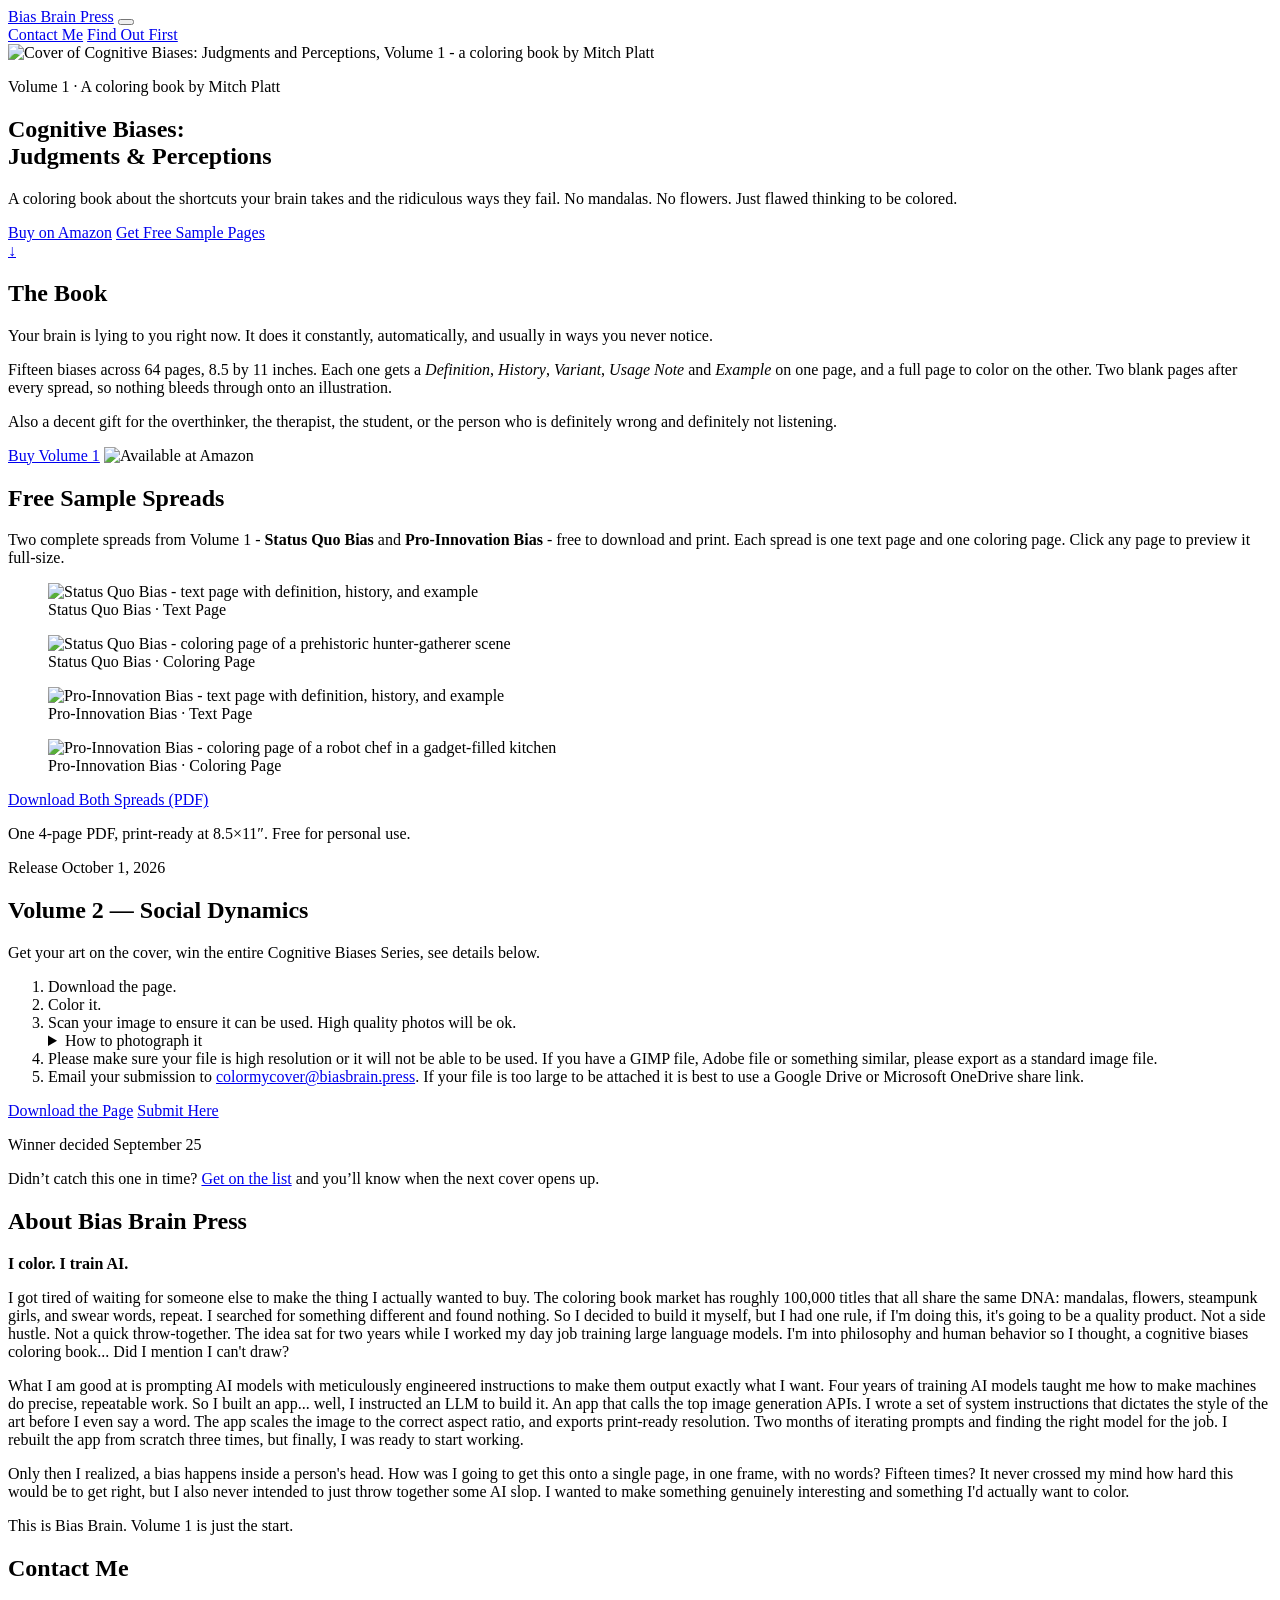
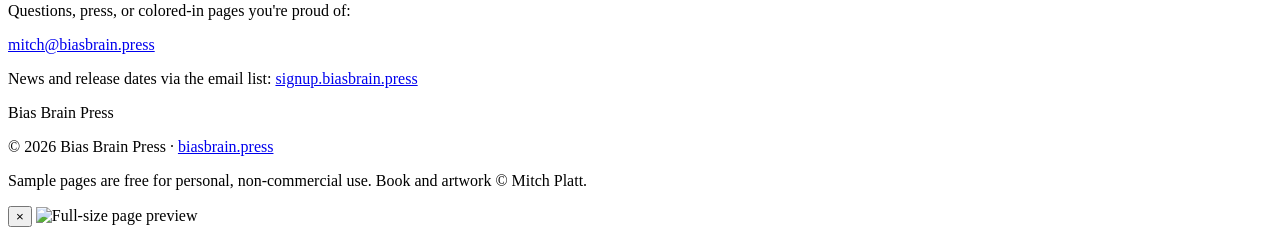
==== index.html @ d0a1d7d9 "Add files via upload" ====
<!DOCTYPE html>
<html lang="en">
<head>
  <meta charset="UTF-8">
  <meta name="viewport" content="width=device-width, initial-scale=1.0">
  <title>Bias Brain Press - Cognitive Biases: A Coloring Book</title>
  <meta name="description" content="Bias Brain Press publishes Cognitive Biases: Judgments and Perceptions - a coloring book about the flawed shortcuts your brain loves. Download free sample pages and join the email list.">
  <link rel="icon" type="image/png" href="images/favicon.png">
  <link rel="preconnect" href="https://fonts.googleapis.com">
  <link rel="preconnect" href="https://fonts.gstatic.com" crossorigin>
  <link href="https://fonts.googleapis.com/css2?family=Cormorant+Garamond:ital,wght@0,500;0,600;0,700;1,500&family=EB+Garamond:ital,wght@0,400;0,500;1,400&display=swap" rel="stylesheet">
  <link rel="stylesheet" href="css/style.css">
</head>
<body>

  <!-- ============ NAV ============ -->
  <header class="nav">
    <a class="wordmark" href="#top">Bias Brain Press</a>
    <button class="nav-toggle" id="navToggle" aria-label="Open menu" aria-expanded="false">
      <span></span><span></span><span></span>
    </button>
    <nav class="nav-links" id="navLinks">
      <a href="mailto:mitch@biasbrain.press">Contact Me</a>
      <a class="btn btn-small btn-gold" href="https://forms.cloud.microsoft/r/vApkrmTgNT" target="_blank" rel="noopener">Find Out First</a>
    </nav>
  </header>

  <!-- ============ HERO ============ -->
  <section class="hero" id="top">
    <div class="hero-inner">
      <div class="hero-cover">
        <img src="images/cover.jpg" alt="Cover of Cognitive Biases: Judgments and Perceptions, Volume 1 - a coloring book by Mitch Platt" width="542" height="681">
        <div class="cover-glow" aria-hidden="true"></div>
      </div>
      <div class="hero-copy">
        <p class="kicker">Volume 1 &middot; A coloring book by Mitch Platt</p>
        <h1>Cognitive Biases:<br><span>Judgments &amp; Perceptions</span></h1>
        <p class="lede">A coloring book about the shortcuts your brain takes and the ridiculous ways they fail. No mandalas. No flowers. Just flawed thinking to be colored.</p>
        <div class="hero-actions">
          <a class="btn btn-gold" href="https://www.amazon.com/dp/B0HBMC6KRS" target="_blank" rel="noopener">Buy on Amazon</a>
          <a class="btn btn-outline" href="#free">Get Free Sample Pages</a>
        </div>
      </div>
    </div>
    <a class="scroll-hint" href="#book" aria-label="Scroll down">&darr;</a>
  </section>

  <!-- ============ THE BOOK ============ -->
  <section class="section" id="book">
    <div class="wrap">
      <h2 class="section-title">The Book</h2>
      <div class="rule" aria-hidden="true"></div>
      <div class="book-text">
        <p class="dropcap">Your brain is lying to you right now. It does it constantly, automatically, and usually in ways you never notice.</p>
        <p>Fifteen biases across 64 pages, 8.5 by 11 inches. Each one gets a <em>Definition</em>, <em>History</em>, <em>Variant</em>, <em>Usage&nbsp;Note</em> and <em>Example</em> on one page, and a full page to color on the other. Two blank pages after every spread, so nothing bleeds through onto an illustration.</p>
      </div>

      <p class="gift-note">Also a decent gift for the overthinker, the therapist, the student, or the person who is definitely wrong and definitely not listening.</p>

      <div class="book-cta">
        <a class="btn btn-gold btn-large" href="https://www.amazon.com/dp/B0HBMC6KRS" target="_blank" rel="noopener">Buy Volume 1</a>
        <img class="amazon-badge" src="images/available-at-amazon.png" alt="Available at Amazon" width="170" height="83" loading="lazy">
      </div>
    </div>
  </section>

  <!-- ============ FREE SAMPLE PAGES ============ -->
  <section class="section section-alt" id="free">
    <div class="wrap">
      <h2 class="section-title">Free Sample Spreads</h2>
      <div class="rule" aria-hidden="true"></div>
      <p class="section-lede">Two complete spreads from Volume 1 - <strong>Status Quo Bias</strong> and <strong>Pro-Innovation Bias</strong> - free to download and print. Each spread is one text page and one coloring page. Click any page to preview it full-size.</p>

      <div class="gallery">
        <figure class="gallery-item" data-full="images/status-quo-text.jpg">
          <img src="images/status-quo-text.jpg" alt="Status Quo Bias - text page with definition, history, and example" loading="lazy">
          <figcaption>Status Quo Bias &middot; Text Page</figcaption>
        </figure>
        <figure class="gallery-item" data-full="images/status-quo-coloring.jpg">
          <img src="images/status-quo-coloring.jpg" alt="Status Quo Bias - coloring page of a prehistoric hunter-gatherer scene" loading="lazy">
          <figcaption>Status Quo Bias &middot; Coloring Page</figcaption>
        </figure>
        <figure class="gallery-item" data-full="images/pro-innovation-text.jpg">
          <img src="images/pro-innovation-text.jpg" alt="Pro-Innovation Bias - text page with definition, history, and example" loading="lazy">
          <figcaption>Pro-Innovation Bias &middot; Text Page</figcaption>
        </figure>
        <figure class="gallery-item" data-full="images/pro-innovation-coloring.jpg">
          <img src="images/pro-innovation-coloring.jpg" alt="Pro-Innovation Bias - coloring page of a robot chef in a gadget-filled kitchen" loading="lazy">
          <figcaption>Pro-Innovation Bias &middot; Coloring Page</figcaption>
        </figure>
      </div>

      <div class="download-cta">
        <a class="btn btn-gold btn-large" href="downloads/bias-brain-sample-spreads.pdf" download>Download Both Spreads (PDF)</a>
        <p class="download-note">One 4-page PDF, print-ready at 8.5&times;11&Prime;. Free for personal use.</p>
      </div>
    </div>
  </section>

  <!-- ============ VOLUME 2 + CONTEST ============ -->
  <section class="section contest" id="volume2">
    <div class="wrap wrap-narrow contest-inner">
      <p class="kicker">Release October 1, 2026</p>
      <h2 class="section-title">Volume 2 &mdash; Social Dynamics</h2>
      <div class="rule" aria-hidden="true"></div>

      <p class="section-lede">Get your art on the cover, win the entire Cognitive Biases Series, see details below.</p>

      <ol class="steps">
        <li>Download the page.</li>
        <li>Color it.</li>
        <li>
          Scan your image to ensure it can be used. High quality photos will be ok.
          <details class="photo-help">
            <summary>How to photograph it</summary>
            <ul>
              <li>Press the page flat &mdash; a book on each corner works.</li>
              <li>Daylight near a window, no direct sun. No flash: it blows out the paper and kills your color.</li>
              <li>Hold the camera straight above the centre of the page, not at an angle.</li>
              <li>Fill the frame with the page. Don&rsquo;t crop into the art.</li>
              <li>Watch for your own shadow falling across the paper.</li>
              <li>Shoot at your camera&rsquo;s highest quality setting.</li>
            </ul>
          </details>
        </li>
        <li>Please make sure your file is high resolution or it will not be able to be used. If you have a GIMP file, Adobe file or something similar, please export as a standard image file.</li>
        <li>Email your submission to <a href="mailto:colormycover@biasbrain.press">colormycover@biasbrain.press</a>. If your file is too large to be attached it is best to use a Google Drive or Microsoft OneDrive share link.</li>
      </ol>

      <div class="contest-actions">
        <!-- PLACEHOLDER: drop the PDF at app/downloads/bias-brain-contest-page.pdf, then delete "is-disabled" from the line below -->
        <a class="btn btn-gold btn-large is-disabled" href="downloads/bias-brain-contest-page.pdf" download>Download the Page</a>
        <a class="btn btn-outline btn-large" href="mailto:colormycover@biasbrain.press">Submit Here</a>
      </div>

      <p class="contest-meta">Winner decided September&nbsp;25</p>
      <p class="contest-list">Didn&rsquo;t catch this one in time? <a href="https://forms.cloud.microsoft/r/vApkrmTgNT" target="_blank" rel="noopener">Get on the list</a> and you&rsquo;ll know when the next cover opens up.</p>
    </div>
  </section>

  <!-- ============ ABOUT ============ -->
  <section class="section section-alt" id="about">
    <div class="wrap wrap-narrow">
      <h2 class="section-title">About Bias Brain Press</h2>
      <div class="rule" aria-hidden="true"></div>
      <div class="bio">
        <p class="bio-lead"><strong>I color. I train AI.</strong></p>
        <p>I got tired of waiting for someone else to make the thing I actually wanted to buy. The coloring book market has roughly 100,000 titles that all share the same DNA: mandalas, flowers, steampunk girls, and swear words, repeat. I searched for something different and found nothing. So I decided to build it myself, but I had one rule, if I'm doing this, it's going to be a quality product. Not a side hustle. Not a quick throw-together. The idea sat for two years while I worked my day job training large language models. I'm into philosophy and human behavior so I thought, a cognitive biases coloring book... Did I mention I can't draw?</p>
        <p>What I am good at is prompting AI models with meticulously engineered instructions to make them output exactly what I want. Four years of training AI models taught me how to make machines do precise, repeatable work. So I built an app... well, I instructed an LLM to build it. An app that calls the top image generation APIs. I wrote a set of system instructions that dictates the style of the art before I even say a word. The app scales the image to the correct aspect ratio, and exports print-ready resolution. Two months of iterating prompts and finding the right model for the job. I rebuilt the app from scratch three times, but finally, I was ready to start working.</p>
        <p>Only then I realized, a bias happens inside a person's head. How was I going to get this onto a single page, in one frame, with no words? Fifteen times? It never crossed my mind how hard this would be to get right, but I also never intended to just throw together some AI slop. I wanted to make something genuinely interesting and something I'd actually want to color.</p>
        <p class="bio-signoff">This is Bias Brain. Volume 1 is just the start.</p>
      </div>
    </div>
  </section>

  <!-- ============ CONTACT ============ -->
  <section class="section" id="contact">
    <div class="wrap wrap-narrow contact-inner">
      <h2 class="section-title">Contact Me</h2>
      <div class="rule" aria-hidden="true"></div>
      <p class="section-lede">Questions, press, or colored-in pages you're proud of:</p>
      <p><a class="contact-email" href="mailto:mitch@biasbrain.press">mitch@biasbrain.press</a></p>
      <p class="contact-signup">News and release dates via the email list: <a href="https://forms.cloud.microsoft/r/vApkrmTgNT" target="_blank" rel="noopener">signup.biasbrain.press</a></p>
    </div>
  </section>

  <!-- ============ FOOTER ============ -->
  <footer class="footer">
    <p class="footer-wordmark">Bias Brain Press</p>
    <p>&copy; 2026 Bias Brain Press &middot; <a href="https://biasbrain.press">biasbrain.press</a></p>
    <p class="footer-small">Sample pages are free for personal, non-commercial use. Book and artwork &copy; Mitch Platt.</p>
  </footer>

  <!-- ============ LIGHTBOX ============ -->
  <div class="lightbox" id="lightbox" aria-hidden="true">
    <button class="lightbox-close" id="lightboxClose" aria-label="Close preview">&times;</button>
    <img id="lightboxImg" src="" alt="Full-size page preview">
  </div>

  <script>
    // Mobile nav
    const navToggle = document.getElementById('navToggle');
    const navLinks = document.getElementById('navLinks');
    navToggle.addEventListener('click', () => {
      const open = navLinks.classList.toggle('open');
      navToggle.setAttribute('aria-expanded', open);
    });
    navLinks.querySelectorAll('a').forEach(a =>
      a.addEventListener('click', () => navLinks.classList.remove('open'))
    );

    // Lightbox
    const lightbox = document.getElementById('lightbox');
    const lightboxImg = document.getElementById('lightboxImg');
    document.querySelectorAll('.gallery-item').forEach(item => {
      item.addEventListener('click', () => {
        lightboxImg.src = item.dataset.full;
        lightboxImg.alt = item.querySelector('img').alt;
        lightbox.classList.add('open');
        lightbox.setAttribute('aria-hidden', 'false');
        document.body.style.overflow = 'hidden';
      });
    });
    function closeLightbox() {
      lightbox.classList.remove('open');
      lightbox.setAttribute('aria-hidden', 'true');
      document.body.style.overflow = '';
    }
    document.getElementById('lightboxClose').addEventListener('click', closeLightbox);
    lightbox.addEventListener('click', e => { if (e.target === lightbox) closeLightbox(); });
    document.addEventListener('keydown', e => { if (e.key === 'Escape') closeLightbox(); });
  </script>
</body>
</html>
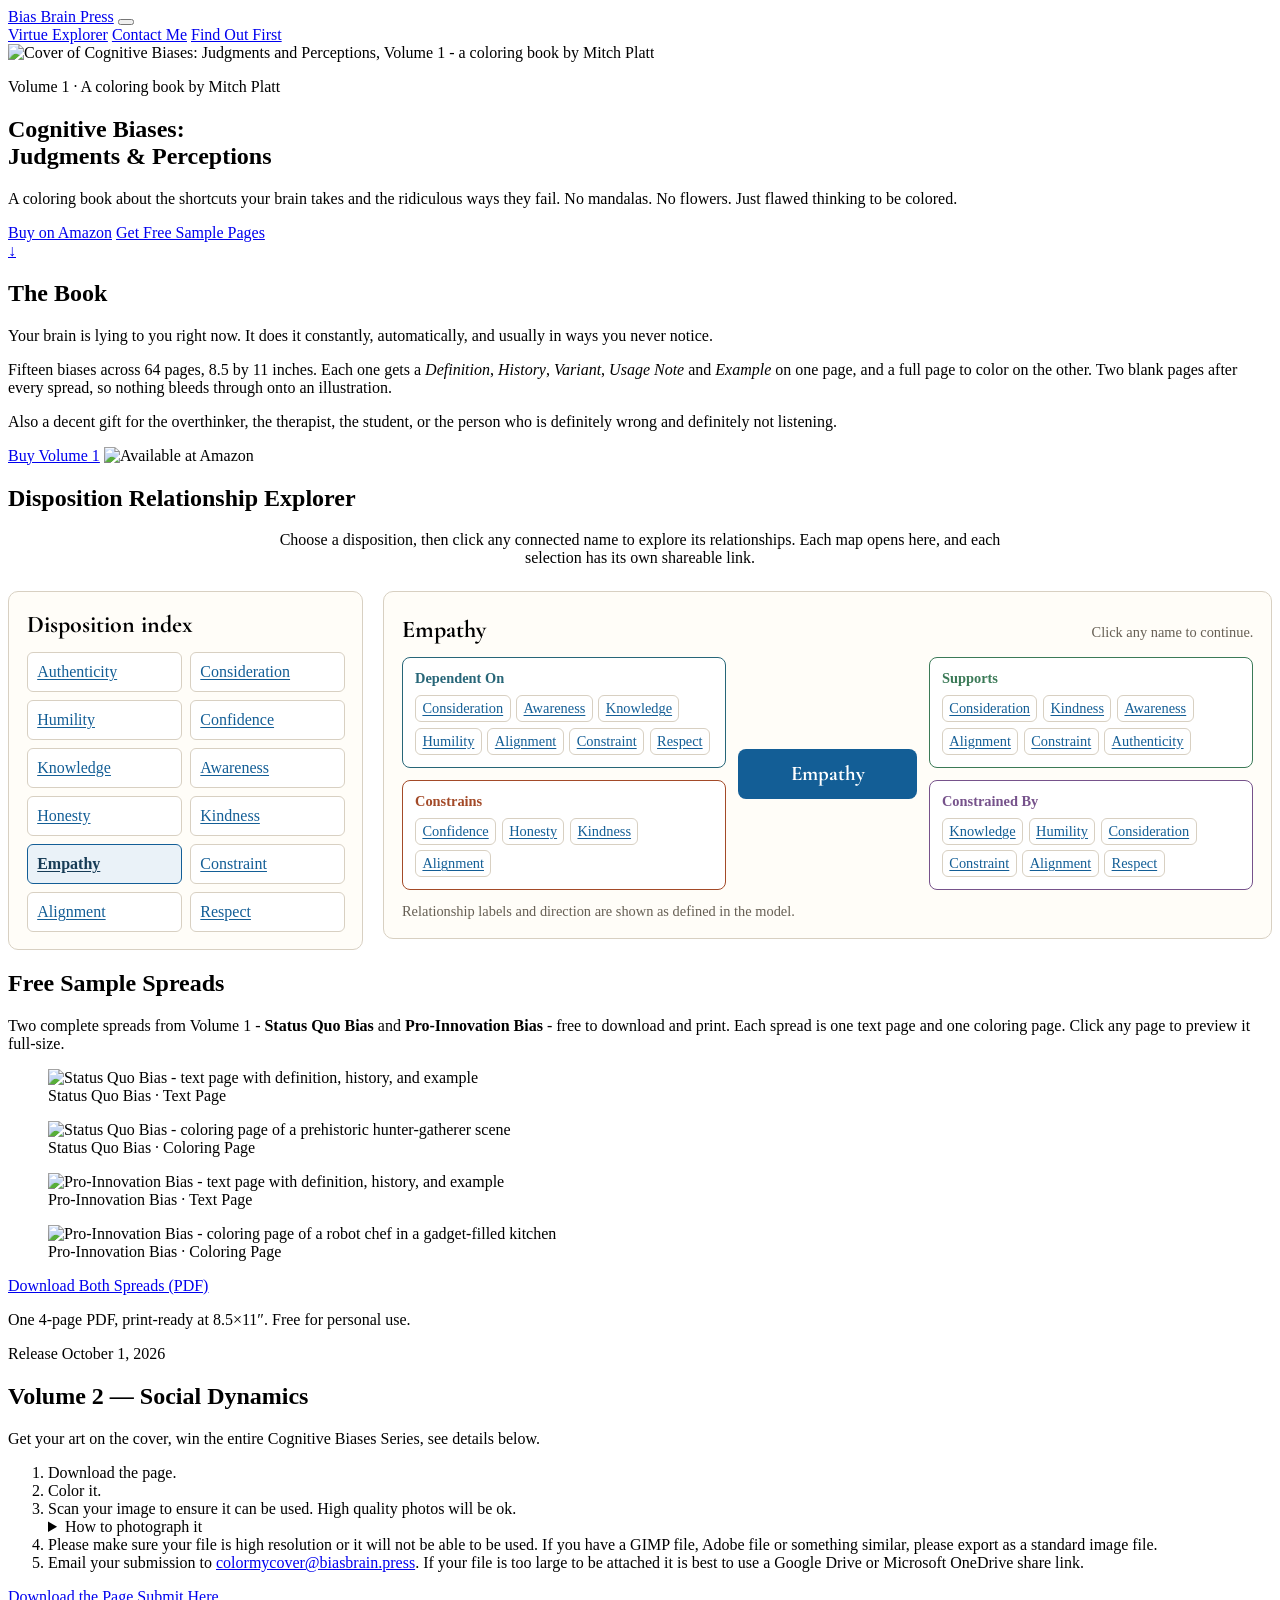
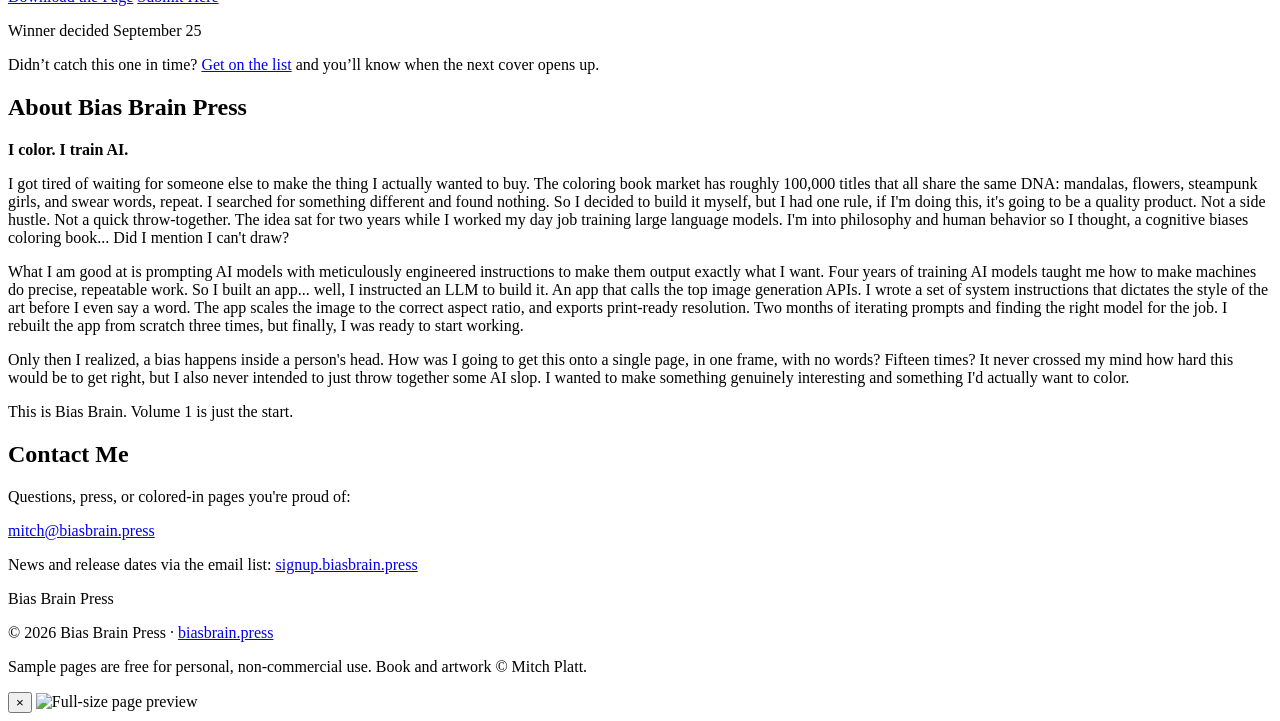
==== commit 6998943c: "Update print statement from 'Hello' to 'Goodbye'" ====
--- a/index.html
+++ b/index.html
@@ -10,6 +10,35 @@
   <link rel="preconnect" href="https://fonts.gstatic.com" crossorigin>
   <link href="https://fonts.googleapis.com/css2?family=Cormorant+Garamond:ital,wght@0,500;0,600;0,700;1,500&family=EB+Garamond:ital,wght@0,400;0,500;1,400&display=swap" rel="stylesheet">
   <link rel="stylesheet" href="css/style.css">
+  <style>
+    #virtue-explorer { --ve-line:#d8d0c2; --ve-link:#135e96; --ve-dependent:#276678; --ve-support:#3b7a57; --ve-constrains:#a34a28; --ve-constrained:#76528b; }
+    #virtue-explorer .ve-intro { max-width:760px; margin:0 auto 1.5rem; text-align:center; }
+    #virtue-explorer .ve-layout { display:grid; grid-template-columns:minmax(220px,.72fr) minmax(0,1.8fr); gap:1.25rem; align-items:start; }
+    #virtue-explorer .ve-index,#virtue-explorer .ve-map { padding:1.1rem; border:1px solid var(--ve-line); border-radius:10px; background:#fffdf8; }
+    #virtue-explorer .ve-index h3,#virtue-explorer .ve-map h3 { margin:0 0 .8rem; font-family:'Cormorant Garamond',Georgia,serif; font-size:1.5rem; }
+    #virtue-explorer .ve-index-list { display:grid; grid-template-columns:1fr 1fr; gap:.5rem; }
+    #virtue-explorer button { font:inherit; cursor:pointer; }
+    #virtue-explorer .ve-index-button,#virtue-explorer .ve-link { border:1px solid var(--ve-line); border-radius:6px; background:white; color:var(--ve-link); text-align:left; text-decoration:underline; text-underline-offset:.15em; }
+    #virtue-explorer .ve-index-button { min-height:40px; padding:.45rem .6rem; }
+    #virtue-explorer .ve-link { padding:.25rem .4rem; font-size:.9rem; }
+    #virtue-explorer .ve-index-button[aria-pressed="true"] { border-color:var(--ve-link); background:#eaf2f8; color:#173c56; font-weight:700; }
+    #virtue-explorer button:hover { background:#f3eee4; }
+    #virtue-explorer button:focus-visible { outline:3px solid #d59b32; outline-offset:2px; }
+    #virtue-explorer .ve-map-heading { display:flex; justify-content:space-between; align-items:baseline; gap:1rem; }
+    #virtue-explorer .ve-map-heading p,#virtue-explorer .ve-note { color:#665f54; font-size:.9rem; }
+    #virtue-explorer .ve-map-grid { display:grid; grid-template-columns:minmax(0,1fr) minmax(125px,.55fr) minmax(0,1fr); grid-template-rows:1fr 1fr; grid-template-areas:"dependent focus supports" "constrains focus constrained"; gap:.75rem; }
+    #virtue-explorer .ve-group { min-width:0; padding:.75rem; border:1px solid currentColor; border-radius:8px; background:white; }
+    #virtue-explorer .ve-group h4 { margin:0 0 .5rem; font-size:.9rem; }
+    #virtue-explorer .ve-dependent { grid-area:dependent; color:var(--ve-dependent); }
+    #virtue-explorer .ve-supports { grid-area:supports; color:var(--ve-support); }
+    #virtue-explorer .ve-constrains { grid-area:constrains; color:var(--ve-constrains); }
+    #virtue-explorer .ve-constrained { grid-area:constrained; color:var(--ve-constrained); }
+    #virtue-explorer .ve-links { display:flex; flex-wrap:wrap; gap:.35rem; }
+    #virtue-explorer .ve-focus { grid-area:focus; align-self:center; padding:.8rem .4rem; border-radius:8px; background:var(--ve-link); color:white; font-family:'Cormorant Garamond',Georgia,serif; font-size:1.3rem; font-weight:700; text-align:center; overflow-wrap:anywhere; }
+    #virtue-explorer .ve-note { margin:.8rem 0 0; }
+    @media(max-width:760px) { #virtue-explorer .ve-layout{grid-template-columns:1fr} #virtue-explorer .ve-map-grid{grid-template-columns:1fr 1fr;grid-template-rows:auto;grid-template-areas:"focus focus" "dependent supports" "constrains constrained"} #virtue-explorer .ve-focus{justify-self:center;min-width:45%} }
+    @media(max-width:480px) { #virtue-explorer .ve-map-grid{grid-template-columns:1fr;grid-template-areas:"focus" "dependent" "supports" "constrains" "constrained"} }
+  </style>
 </head>
 <body>
 
@@ -20,6 +49,7 @@
       <span></span><span></span><span></span>
     </button>
     <nav class="nav-links" id="navLinks">
+      <a href="#virtue-explorer">Virtue Explorer</a>
       <a href="mailto:mitch@biasbrain.press">Contact Me</a>
       <a class="btn btn-small btn-gold" href="https://forms.cloud.microsoft/r/vApkrmTgNT" target="_blank" rel="noopener">Find Out First</a>
     </nav>
@@ -60,6 +90,22 @@
       <div class="book-cta">
         <a class="btn btn-gold btn-large" href="https://www.amazon.com/dp/B0HBMC6KRS" target="_blank" rel="noopener">Buy Volume 1</a>
         <img class="amazon-badge" src="images/available-at-amazon.png" alt="Available at Amazon" width="170" height="83" loading="lazy">
+      </div>
+    </div>
+  </section>
+
+  <section class="section section-alt" id="virtue-explorer">
+    <div class="wrap">
+      <h2 class="section-title">Disposition Relationship Explorer</h2>
+      <div class="rule" aria-hidden="true"></div>
+      <div class="ve-intro"><p class="section-lede">Choose a disposition, then click any connected name to explore its relationships. Each map opens here, and each selection has its own shareable link.</p></div>
+      <div class="ve-layout">
+        <aside class="ve-index" aria-labelledby="ve-index-title"><h3 id="ve-index-title">Disposition index</h3><div class="ve-index-list" id="veIndex"></div></aside>
+        <div class="ve-map" aria-live="polite" aria-atomic="true">
+          <div class="ve-map-heading"><h3 id="veTitle">Empathy</h3><p>Click any name to continue.</p></div>
+          <div class="ve-map-grid" id="veMap"></div>
+          <p class="ve-note">Relationship labels and direction are shown as defined in the model.</p>
+        </div>
       </div>
     </div>
   </section>
@@ -176,6 +222,51 @@
     <button class="lightbox-close" id="lightboxClose" aria-label="Close preview">&times;</button>
     <img id="lightboxImg" src="" alt="Full-size page preview">
   </div>
+
+  <script>
+    const dispositions = [
+      {id:'authenticity',name:'Authenticity',dependentOn:['Humility','Knowledge','Confidence','Awareness','Honesty','Alignment','Empathy','Consideration','Kindness'],supports:['Honesty','Alignment','Awareness','Consideration','Kindness'],constrains:['Confidence','Awareness','Humility'],constrainedBy:['Knowledge','Humility','Consideration','Kindness','Constraint','Honesty','Respect']},
+      {id:'consideration',name:'Consideration',dependentOn:['Awareness','Knowledge','Humility','Constraint','Empathy','Authenticity','Confidence','Honesty','Kindness','Alignment','Respect'],supports:['Kindness','Alignment','Authenticity','Honesty','Empathy','Constraint','Respect'],constrains:['Kindness','Honesty','Authenticity','Empathy','Constraint','Alignment','Respect'],constrainedBy:['Knowledge','Awareness','Constraint','Alignment']},
+      {id:'humility',name:'Humility',dependentOn:['Awareness','Knowledge','Honesty','Confidence'],supports:['Authenticity','Knowledge','Awareness','Honesty','Alignment','Consideration','Empathy','Confidence','Constraint','Respect'],constrains:['Confidence','Knowledge','Honesty','Empathy','Authenticity','Awareness'],constrainedBy:['Knowledge','Confidence','Authenticity','Honesty']},
+      {id:'confidence',name:'Confidence',dependentOn:['Knowledge','Awareness','Humility'],supports:['Authenticity','Honesty','Humility','Consideration'],constrains:['Humility','Awareness'],constrainedBy:['Knowledge','Humility','Authenticity','Awareness','Empathy','Honesty']},
+      {id:'knowledge',name:'Knowledge',dependentOn:['Awareness','Humility','Honesty'],supports:['Confidence','Humility','Authenticity','Awareness','Alignment','Consideration','Constraint','Honesty','Empathy','Kindness','Respect'],constrains:['Confidence','Honesty','Authenticity','Consideration','Empathy','Humility','Awareness','Kindness','Constraint','Alignment','Respect'],constrainedBy:['Humility','Awareness','Honesty']},
+      {id:'awareness',name:'Awareness',dependentOn:['Humility','Knowledge','Honesty','Empathy','Authenticity','Alignment'],supports:['Authenticity','Knowledge','Humility','Alignment','Consideration','Kindness','Constraint','Empathy','Confidence','Honesty','Respect'],constrains:['Confidence','Honesty','Kindness','Consideration','Knowledge','Constraint','Alignment','Respect'],constrainedBy:['Knowledge','Humility','Authenticity','Confidence','Constraint']},
+      {id:'honesty',name:'Honesty',dependentOn:['Awareness','Knowledge','Humility','Authenticity','Confidence','Consideration','Kindness','Alignment','Respect'],supports:['Knowledge','Awareness','Humility','Authenticity','Alignment','Consideration'],constrains:['Confidence','Humility','Authenticity','Knowledge'],constrainedBy:['Knowledge','Humility','Awareness','Consideration','Kindness','Constraint','Empathy','Alignment','Respect']},
+      {id:'kindness',name:'Kindness',dependentOn:['Consideration','Awareness','Knowledge','Constraint','Empathy','Authenticity','Alignment','Respect'],supports:['Consideration','Alignment','Honesty','Authenticity'],constrains:['Honesty','Authenticity'],constrainedBy:['Consideration','Awareness','Knowledge','Constraint','Alignment','Empathy','Respect']},
+      {id:'empathy',name:'Empathy',dependentOn:['Consideration','Awareness','Knowledge','Humility','Alignment','Constraint','Respect'],supports:['Consideration','Kindness','Awareness','Alignment','Constraint','Authenticity'],constrains:['Confidence','Honesty','Kindness','Alignment'],constrainedBy:['Knowledge','Humility','Consideration','Constraint','Alignment','Respect']},
+      {id:'constraint',name:'Constraint',dependentOn:['Awareness','Consideration','Empathy','Knowledge','Humility','Alignment','Respect'],supports:['Consideration','Kindness','Empathy','Alignment'],constrains:['Kindness','Honesty','Authenticity','Empathy','Consideration','Awareness','Alignment'],constrainedBy:['Consideration','Knowledge','Awareness','Alignment']},
+      {id:'alignment',name:'Alignment',dependentOn:['Awareness','Knowledge','Honesty','Humility','Empathy','Consideration','Authenticity','Kindness','Constraint','Respect'],supports:['Authenticity','Honesty','Awareness','Consideration','Kindness','Constraint','Empathy'],constrains:['Empathy','Kindness','Consideration','Honesty','Constraint','Respect'],constrainedBy:['Knowledge','Awareness','Consideration','Empathy','Constraint']},
+      {id:'respect',name:'Respect',dependentOn:['Consideration','Awareness','Humility','Knowledge'],supports:['Empathy','Consideration','Kindness','Honesty','Constraint','Alignment'],constrains:['Honesty','Kindness','Empathy','Authenticity'],constrainedBy:['Knowledge','Awareness','Consideration','Alignment']}
+    ];
+    const veIndex=document.getElementById('veIndex'),veTitle=document.getElementById('veTitle'),veMap=document.getElementById('veMap');
+    const veGroups=[{key:'dependentOn',title:'Dependent On',style:'ve-dependent'},{key:'supports',title:'Supports',style:'ve-supports'},{key:'constrains',title:'Constrains',style:'ve-constrains'},{key:'constrainedBy',title:'Constrained By',style:'ve-constrained'}];
+    function selectDisposition(id,updateAddress=false){
+      const selected=dispositions.find(item=>item.id===id)||dispositions.find(item=>item.id==='empathy');
+      veTitle.textContent=selected.name;
+      veIndex.querySelectorAll('button').forEach(button=>button.setAttribute('aria-pressed',String(button.dataset.disposition===selected.id)));
+      veMap.replaceChildren();
+      veGroups.forEach(group=>{
+        const panel=document.createElement('section');panel.className=`ve-group ${group.style}`;
+        const heading=document.createElement('h4');heading.textContent=group.title;
+        const links=document.createElement('div');links.className='ve-links';
+        selected[group.key].forEach(name=>{
+          const target=dispositions.find(item=>item.name===name);if(!target)return;
+          const button=document.createElement('button');button.type='button';button.className='ve-link';button.textContent=name;
+          button.setAttribute('aria-label',`Open ${name} relationship map`);
+          button.addEventListener('click',()=>selectDisposition(target.id,true));links.append(button);
+        });
+        panel.append(heading,links);veMap.append(panel);
+      });
+      const focus=document.createElement('div');focus.className='ve-focus';focus.textContent=selected.name;veMap.append(focus);
+      if(updateAddress){const address=new URL(window.location.href);address.searchParams.set('disposition',selected.id);address.hash='virtue-explorer';history.pushState(null,'',address);}
+    }
+    dispositions.forEach(item=>{
+      const button=document.createElement('button');button.type='button';button.className='ve-index-button';button.dataset.disposition=item.id;button.textContent=item.name;button.setAttribute('aria-pressed','false');
+      button.addEventListener('click',()=>selectDisposition(item.id,true));veIndex.append(button);
+    });
+    function selectFromAddress(){selectDisposition(new URLSearchParams(location.search).get('disposition')||'empathy');}
+    window.addEventListener('hashchange',selectFromAddress);window.addEventListener('popstate',selectFromAddress);selectFromAddress();
+  </script>
 
   <script>
     // Mobile nav
@@ -212,3 +303,6 @@
   </script>
 </body>
 </html>
+
+
+</html>
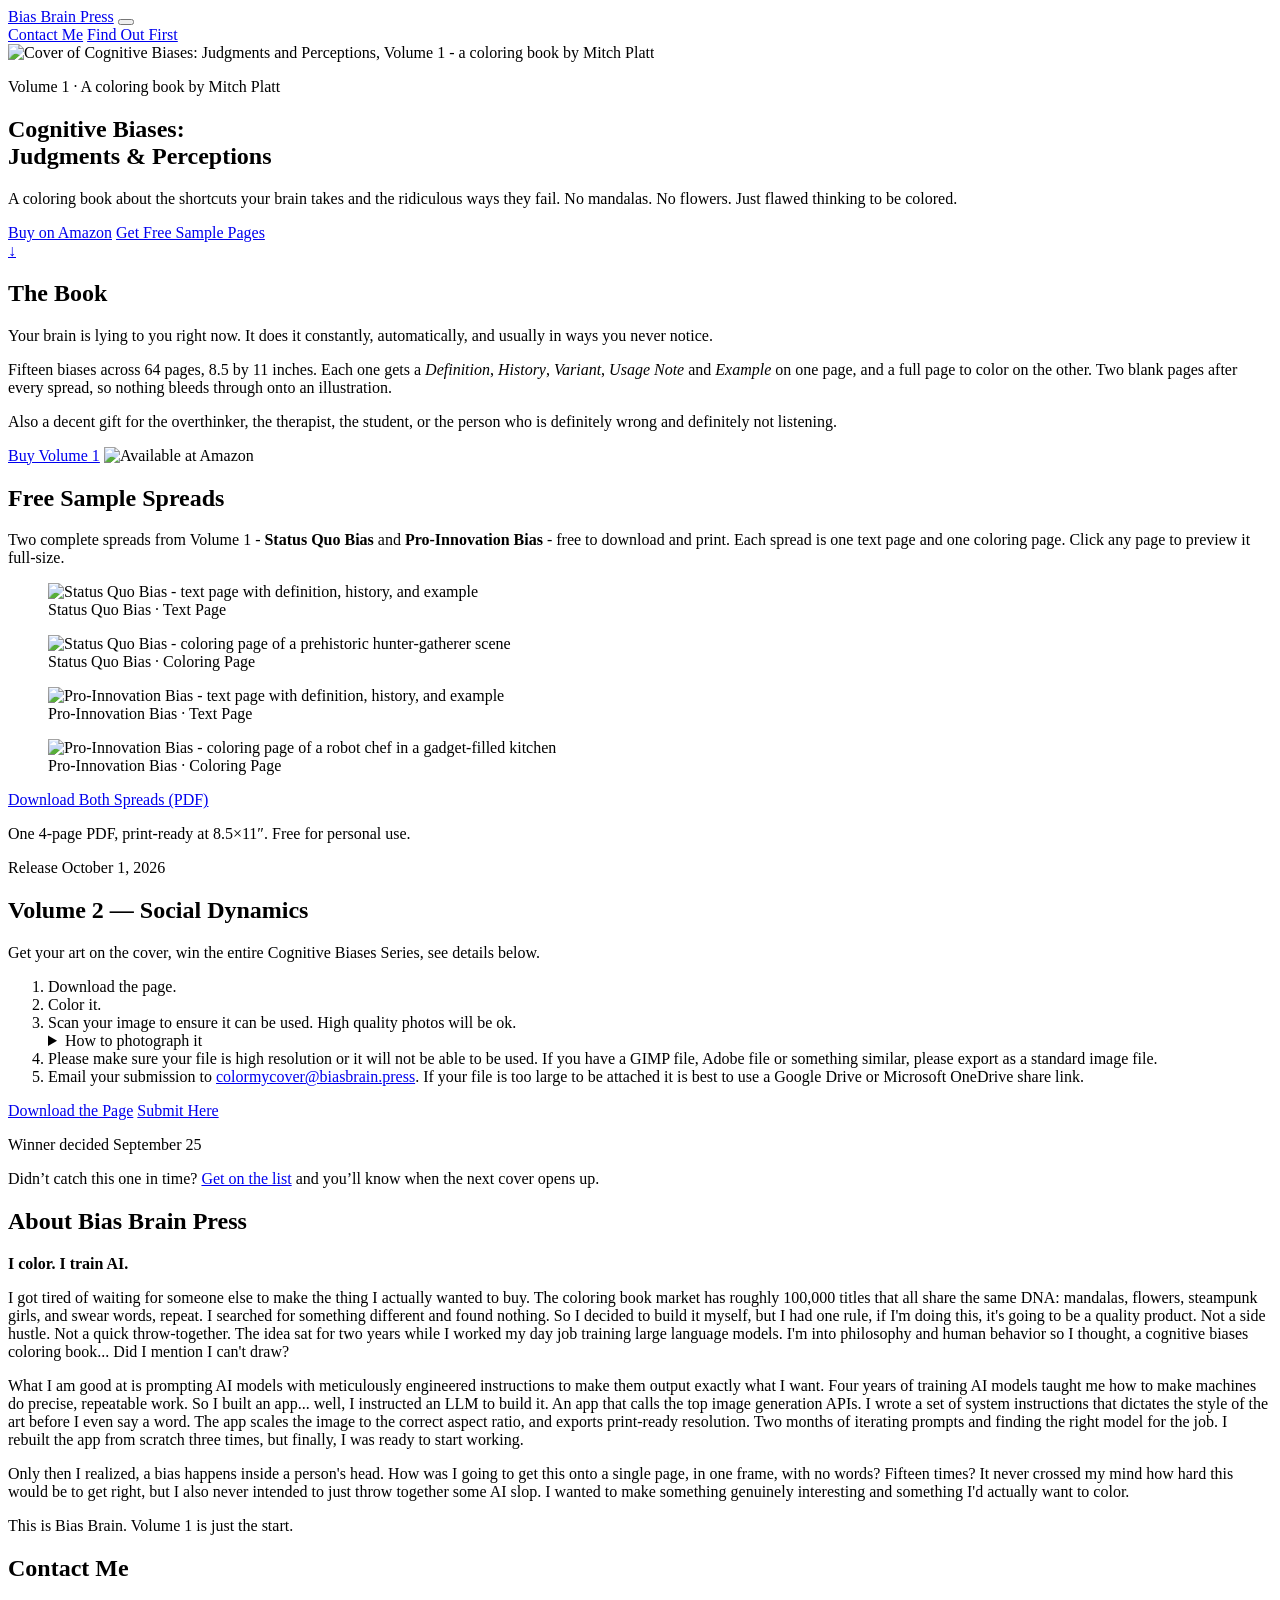
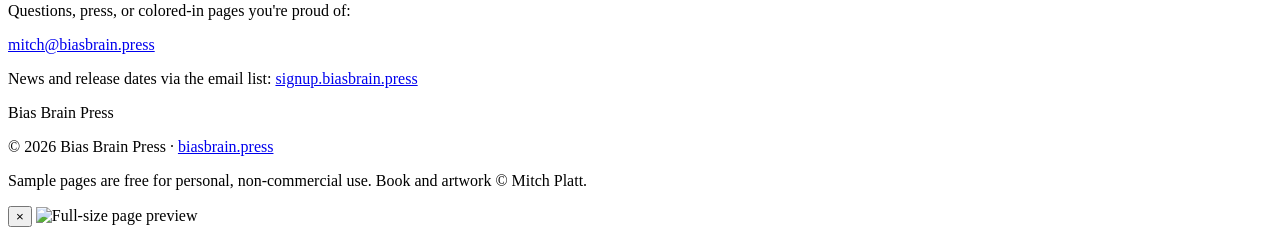
==== commit 8460cce3: "Update print statement from 'Hello' to 'Goodbye'" ====
--- a/index.html
+++ b/index.html
@@ -10,37 +10,7 @@
   <link rel="preconnect" href="https://fonts.gstatic.com" crossorigin>
   <link href="https://fonts.googleapis.com/css2?family=Cormorant+Garamond:ital,wght@0,500;0,600;0,700;1,500&family=EB+Garamond:ital,wght@0,400;0,500;1,400&display=swap" rel="stylesheet">
   <link rel="stylesheet" href="css/style.css">
-  <style>
-    #virtue-explorer { --ve-line:#d8d0c2; --ve-link:#135e96; --ve-dependent:#276678; --ve-support:#3b7a57; --ve-constrains:#a34a28; --ve-constrained:#76528b; }
-    #virtue-explorer .ve-intro { max-width:760px; margin:0 auto 1.5rem; text-align:center; }
-    #virtue-explorer .ve-layout { display:grid; grid-template-columns:minmax(220px,.72fr) minmax(0,1.8fr); gap:1.25rem; align-items:start; }
-    #virtue-explorer .ve-index,#virtue-explorer .ve-map { padding:1.1rem; border:1px solid var(--ve-line); border-radius:10px; background:#fffdf8; }
-    #virtue-explorer .ve-index h3,#virtue-explorer .ve-map h3 { margin:0 0 .8rem; font-family:'Cormorant Garamond',Georgia,serif; font-size:1.5rem; }
-    #virtue-explorer .ve-index-list { display:grid; grid-template-columns:1fr 1fr; gap:.5rem; }
-    #virtue-explorer button { font:inherit; cursor:pointer; }
-    #virtue-explorer .ve-index-button,#virtue-explorer .ve-link { border:1px solid var(--ve-line); border-radius:6px; background:white; color:var(--ve-link); text-align:left; text-decoration:underline; text-underline-offset:.15em; }
-    #virtue-explorer .ve-index-button { min-height:40px; padding:.45rem .6rem; }
-    #virtue-explorer .ve-link { padding:.25rem .4rem; font-size:.9rem; }
-    #virtue-explorer .ve-index-button[aria-pressed="true"] { border-color:var(--ve-link); background:#eaf2f8; color:#173c56; font-weight:700; }
-    #virtue-explorer button:hover { background:#f3eee4; }
-    #virtue-explorer button:focus-visible { outline:3px solid #d59b32; outline-offset:2px; }
-    #virtue-explorer .ve-map-heading { display:flex; justify-content:space-between; align-items:baseline; gap:1rem; }
-    #virtue-explorer .ve-map-heading p,#virtue-explorer .ve-note { color:#665f54; font-size:.9rem; }
-    #virtue-explorer .ve-map-grid { display:grid; grid-template-columns:minmax(0,1fr) minmax(125px,.55fr) minmax(0,1fr); grid-template-rows:1fr 1fr; grid-template-areas:"dependent focus supports" "constrains focus constrained"; gap:.75rem; }
-    #virtue-explorer .ve-group { min-width:0; padding:.75rem; border:1px solid currentColor; border-radius:8px; background:white; }
-    #virtue-explorer .ve-group h4 { margin:0 0 .5rem; font-size:.9rem; }
-    #virtue-explorer .ve-dependent { grid-area:dependent; color:var(--ve-dependent); }
-    #virtue-explorer .ve-supports { grid-area:supports; color:var(--ve-support); }
-    #virtue-explorer .ve-constrains { grid-area:constrains; color:var(--ve-constrains); }
-    #virtue-explorer .ve-constrained { grid-area:constrained; color:var(--ve-constrained); }
-    #virtue-explorer .ve-links { display:flex; flex-wrap:wrap; gap:.35rem; }
-    #virtue-explorer .ve-focus { grid-area:focus; align-self:center; padding:.8rem .4rem; border-radius:8px; background:var(--ve-link); color:white; font-family:'Cormorant Garamond',Georgia,serif; font-size:1.3rem; font-weight:700; text-align:center; overflow-wrap:anywhere; }
-    #virtue-explorer .ve-note { margin:.8rem 0 0; }
-    @media(max-width:760px) { #virtue-explorer .ve-layout{grid-template-columns:1fr} #virtue-explorer .ve-map-grid{grid-template-columns:1fr 1fr;grid-template-rows:auto;grid-template-areas:"focus focus" "dependent supports" "constrains constrained"} #virtue-explorer .ve-focus{justify-self:center;min-width:45%} }
-    @media(max-width:480px) { #virtue-explorer .ve-map-grid{grid-template-columns:1fr;grid-template-areas:"focus" "dependent" "supports" "constrains" "constrained"} }
-  </style>
-</head>
-<body>
+  
 
   <!-- ============ NAV ============ -->
   <header class="nav">
@@ -49,7 +19,6 @@
       <span></span><span></span><span></span>
     </button>
     <nav class="nav-links" id="navLinks">
-      <a href="#virtue-explorer">Virtue Explorer</a>
       <a href="mailto:mitch@biasbrain.press">Contact Me</a>
       <a class="btn btn-small btn-gold" href="https://forms.cloud.microsoft/r/vApkrmTgNT" target="_blank" rel="noopener">Find Out First</a>
     </nav>
@@ -94,21 +63,6 @@
     </div>
   </section>
 
-  <section class="section section-alt" id="virtue-explorer">
-    <div class="wrap">
-      <h2 class="section-title">Disposition Relationship Explorer</h2>
-      <div class="rule" aria-hidden="true"></div>
-      <div class="ve-intro"><p class="section-lede">Choose a disposition, then click any connected name to explore its relationships. Each map opens here, and each selection has its own shareable link.</p></div>
-      <div class="ve-layout">
-        <aside class="ve-index" aria-labelledby="ve-index-title"><h3 id="ve-index-title">Disposition index</h3><div class="ve-index-list" id="veIndex"></div></aside>
-        <div class="ve-map" aria-live="polite" aria-atomic="true">
-          <div class="ve-map-heading"><h3 id="veTitle">Empathy</h3><p>Click any name to continue.</p></div>
-          <div class="ve-map-grid" id="veMap"></div>
-          <p class="ve-note">Relationship labels and direction are shown as defined in the model.</p>
-        </div>
-      </div>
-    </div>
-  </section>
 
   <!-- ============ FREE SAMPLE PAGES ============ -->
   <section class="section section-alt" id="free">
@@ -223,50 +177,7 @@
     <img id="lightboxImg" src="" alt="Full-size page preview">
   </div>
 
-  <script>
-    const dispositions = [
-      {id:'authenticity',name:'Authenticity',dependentOn:['Humility','Knowledge','Confidence','Awareness','Honesty','Alignment','Empathy','Consideration','Kindness'],supports:['Honesty','Alignment','Awareness','Consideration','Kindness'],constrains:['Confidence','Awareness','Humility'],constrainedBy:['Knowledge','Humility','Consideration','Kindness','Constraint','Honesty','Respect']},
-      {id:'consideration',name:'Consideration',dependentOn:['Awareness','Knowledge','Humility','Constraint','Empathy','Authenticity','Confidence','Honesty','Kindness','Alignment','Respect'],supports:['Kindness','Alignment','Authenticity','Honesty','Empathy','Constraint','Respect'],constrains:['Kindness','Honesty','Authenticity','Empathy','Constraint','Alignment','Respect'],constrainedBy:['Knowledge','Awareness','Constraint','Alignment']},
-      {id:'humility',name:'Humility',dependentOn:['Awareness','Knowledge','Honesty','Confidence'],supports:['Authenticity','Knowledge','Awareness','Honesty','Alignment','Consideration','Empathy','Confidence','Constraint','Respect'],constrains:['Confidence','Knowledge','Honesty','Empathy','Authenticity','Awareness'],constrainedBy:['Knowledge','Confidence','Authenticity','Honesty']},
-      {id:'confidence',name:'Confidence',dependentOn:['Knowledge','Awareness','Humility'],supports:['Authenticity','Honesty','Humility','Consideration'],constrains:['Humility','Awareness'],constrainedBy:['Knowledge','Humility','Authenticity','Awareness','Empathy','Honesty']},
-      {id:'knowledge',name:'Knowledge',dependentOn:['Awareness','Humility','Honesty'],supports:['Confidence','Humility','Authenticity','Awareness','Alignment','Consideration','Constraint','Honesty','Empathy','Kindness','Respect'],constrains:['Confidence','Honesty','Authenticity','Consideration','Empathy','Humility','Awareness','Kindness','Constraint','Alignment','Respect'],constrainedBy:['Humility','Awareness','Honesty']},
-      {id:'awareness',name:'Awareness',dependentOn:['Humility','Knowledge','Honesty','Empathy','Authenticity','Alignment'],supports:['Authenticity','Knowledge','Humility','Alignment','Consideration','Kindness','Constraint','Empathy','Confidence','Honesty','Respect'],constrains:['Confidence','Honesty','Kindness','Consideration','Knowledge','Constraint','Alignment','Respect'],constrainedBy:['Knowledge','Humility','Authenticity','Confidence','Constraint']},
-      {id:'honesty',name:'Honesty',dependentOn:['Awareness','Knowledge','Humility','Authenticity','Confidence','Consideration','Kindness','Alignment','Respect'],supports:['Knowledge','Awareness','Humility','Authenticity','Alignment','Consideration'],constrains:['Confidence','Humility','Authenticity','Knowledge'],constrainedBy:['Knowledge','Humility','Awareness','Consideration','Kindness','Constraint','Empathy','Alignment','Respect']},
-      {id:'kindness',name:'Kindness',dependentOn:['Consideration','Awareness','Knowledge','Constraint','Empathy','Authenticity','Alignment','Respect'],supports:['Consideration','Alignment','Honesty','Authenticity'],constrains:['Honesty','Authenticity'],constrainedBy:['Consideration','Awareness','Knowledge','Constraint','Alignment','Empathy','Respect']},
-      {id:'empathy',name:'Empathy',dependentOn:['Consideration','Awareness','Knowledge','Humility','Alignment','Constraint','Respect'],supports:['Consideration','Kindness','Awareness','Alignment','Constraint','Authenticity'],constrains:['Confidence','Honesty','Kindness','Alignment'],constrainedBy:['Knowledge','Humility','Consideration','Constraint','Alignment','Respect']},
-      {id:'constraint',name:'Constraint',dependentOn:['Awareness','Consideration','Empathy','Knowledge','Humility','Alignment','Respect'],supports:['Consideration','Kindness','Empathy','Alignment'],constrains:['Kindness','Honesty','Authenticity','Empathy','Consideration','Awareness','Alignment'],constrainedBy:['Consideration','Knowledge','Awareness','Alignment']},
-      {id:'alignment',name:'Alignment',dependentOn:['Awareness','Knowledge','Honesty','Humility','Empathy','Consideration','Authenticity','Kindness','Constraint','Respect'],supports:['Authenticity','Honesty','Awareness','Consideration','Kindness','Constraint','Empathy'],constrains:['Empathy','Kindness','Consideration','Honesty','Constraint','Respect'],constrainedBy:['Knowledge','Awareness','Consideration','Empathy','Constraint']},
-      {id:'respect',name:'Respect',dependentOn:['Consideration','Awareness','Humility','Knowledge'],supports:['Empathy','Consideration','Kindness','Honesty','Constraint','Alignment'],constrains:['Honesty','Kindness','Empathy','Authenticity'],constrainedBy:['Knowledge','Awareness','Consideration','Alignment']}
-    ];
-    const veIndex=document.getElementById('veIndex'),veTitle=document.getElementById('veTitle'),veMap=document.getElementById('veMap');
-    const veGroups=[{key:'dependentOn',title:'Dependent On',style:'ve-dependent'},{key:'supports',title:'Supports',style:'ve-supports'},{key:'constrains',title:'Constrains',style:'ve-constrains'},{key:'constrainedBy',title:'Constrained By',style:'ve-constrained'}];
-    function selectDisposition(id,updateAddress=false){
-      const selected=dispositions.find(item=>item.id===id)||dispositions.find(item=>item.id==='empathy');
-      veTitle.textContent=selected.name;
-      veIndex.querySelectorAll('button').forEach(button=>button.setAttribute('aria-pressed',String(button.dataset.disposition===selected.id)));
-      veMap.replaceChildren();
-      veGroups.forEach(group=>{
-        const panel=document.createElement('section');panel.className=`ve-group ${group.style}`;
-        const heading=document.createElement('h4');heading.textContent=group.title;
-        const links=document.createElement('div');links.className='ve-links';
-        selected[group.key].forEach(name=>{
-          const target=dispositions.find(item=>item.name===name);if(!target)return;
-          const button=document.createElement('button');button.type='button';button.className='ve-link';button.textContent=name;
-          button.setAttribute('aria-label',`Open ${name} relationship map`);
-          button.addEventListener('click',()=>selectDisposition(target.id,true));links.append(button);
-        });
-        panel.append(heading,links);veMap.append(panel);
-      });
-      const focus=document.createElement('div');focus.className='ve-focus';focus.textContent=selected.name;veMap.append(focus);
-      if(updateAddress){const address=new URL(window.location.href);address.searchParams.set('disposition',selected.id);address.hash='virtue-explorer';history.pushState(null,'',address);}
-    }
-    dispositions.forEach(item=>{
-      const button=document.createElement('button');button.type='button';button.className='ve-index-button';button.dataset.disposition=item.id;button.textContent=item.name;button.setAttribute('aria-pressed','false');
-      button.addEventListener('click',()=>selectDisposition(item.id,true));veIndex.append(button);
-    });
-    function selectFromAddress(){selectDisposition(new URLSearchParams(location.search).get('disposition')||'empathy');}
-    window.addEventListener('hashchange',selectFromAddress);window.addEventListener('popstate',selectFromAddress);selectFromAddress();
-  </script>
+  
 
   <script>
     // Mobile nav
@@ -303,6 +214,3 @@
   </script>
 </body>
 </html>
-
-
-</html>
